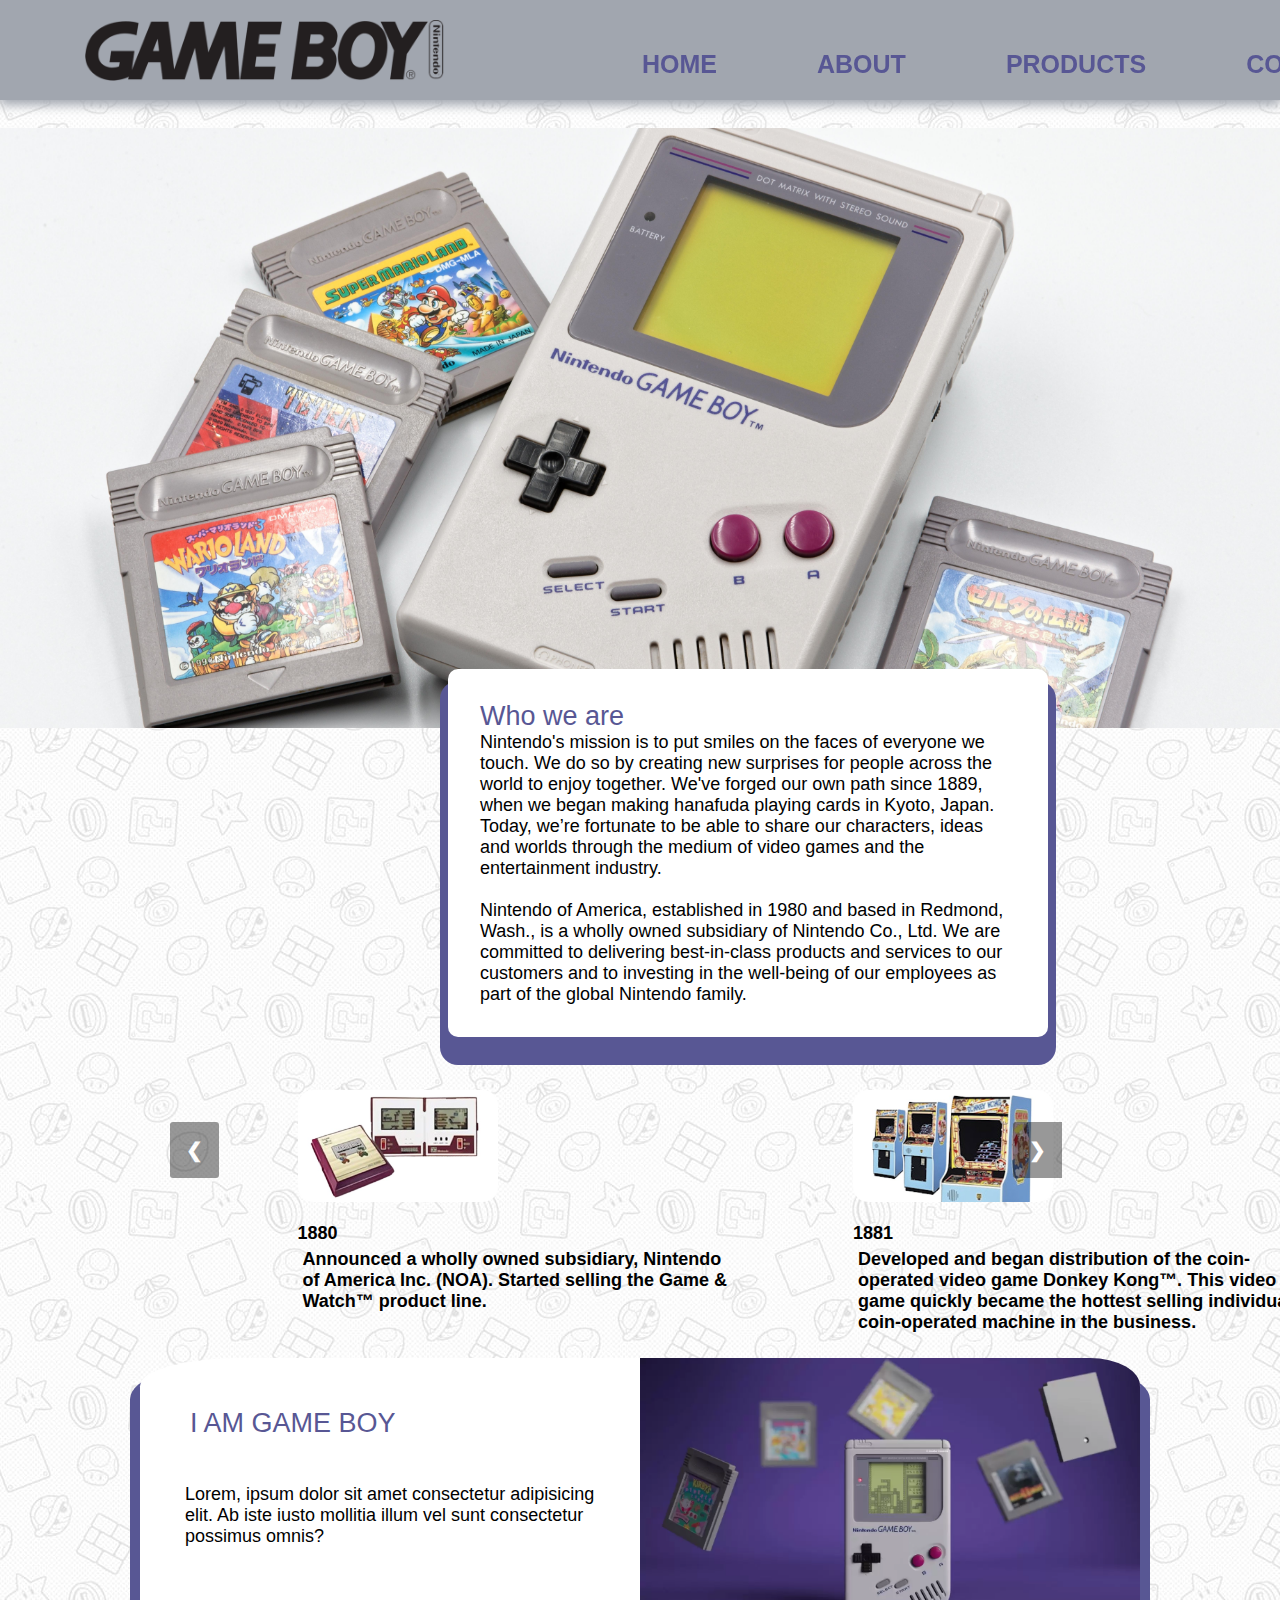
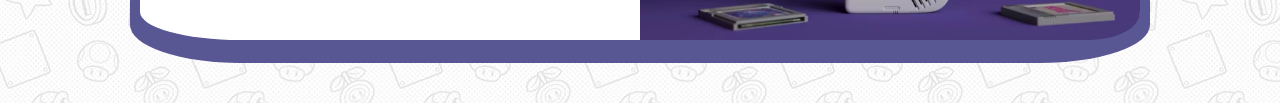
==== about.html @ d38421d6 "Actualización" ====
<!DOCTYPE html>
<html lang="en">

<head>
    <meta charset="UTF-8">
    <meta name="viewport" content="width=device-width, initial-scale=1.0">
    <link rel="stylesheet" href="css/MasterPage.css">
    <link rel="stylesheet" href="css/styles_about.css">
    <link rel="icon" type="image/png" sizes="32x32"
        href="https://assets.nintendo.com/image/upload/ncom/icons/fav-icons/favicon-32x32.png">
    <link rel="icon" type="image/png" sizes="16x16"
        href="https://assets.nintendo.com/image/upload/ncom/icons/fav-icons/favicon-16x16.png">
    <title>GAME BOY</title>
</head>

<body>
    <div id="navbar">
        <div id="elementNavbar">
            <img id="logo" src="img/MasterPage/Logo Gameboy.png" alt="Logo GAME BOY">
            <ul>
                <li><a href="index.html">HOME</a></li>
                <li><a href="about.html">ABOUT</a></li>
                <li><a href="product.html">PRODUCTS</a></li>
                <li><a href="contact.html">CONTACT</a></li>
            </ul>
        </div>
    </div>
    
    <section>
        <center>
            <img id="banner" src="img/about/GameBoy.png" alt="Banner Game Boy">
        </center>

        <div class="info-panel">
            <h2>Who we are</h2>
            <p>Nintendo's mission is to put smiles on the faces of everyone we touch. We do so by creating new surprises
                for
                people across the world to enjoy together. We've forged our own path since 1889, when we began making
                hanafuda
                playing cards in Kyoto, Japan. Today, we’re fortunate to be able to share our characters, ideas and
                worlds
                through the medium of video games and the entertainment industry.</p>
            <br>
            <p>Nintendo of America, established in 1980 and based in Redmond, Wash., is a wholly owned subsidiary of
                Nintendo
                Co., Ltd. We are committed to delivering best-in-class products and services to our customers and to
                investing
                in the well-being of our employees as part of the global Nintendo family.</p>
        </div>

        <div class="container">
            <div class="mySlides ">
                <div class="timeline">
                    <ul>
                        <img class="imageHistory"
                            src="img/about/Time line 2.jpg"
                            alt="">
                        <br>
                        <strong>1880</strong>
                        <p>Announced a wholly owned subsidiary, Nintendo of America Inc. (NOA). Started selling the Game & Watch™ product line.
                        </p>
                    </ul>

                    <ul>
                        <img class="imageHistory"
                            src="img/about/Time line 3.jpg"
                            alt="">
                        <br>
                        <strong>1881</strong>
                        <p>Developed and began distribution of the coin-operated video game Donkey Kong™. This video game quickly became the hottest selling individual coin-operated machine in the business.
                        </p>
                    </ul>
                </div>
            </div>

            <div class="mySlides">
                <div class="timeline">
                    <ul>
                        <img class="imageHistory"
                            src="img/about/Time line 4.jpg"
                            alt="">
                        <br>
                        <strong>1885</strong>
                        <p>The Nintendo Entertainment System™ (NES™) launched in America and became a smash hit.
                        </p>
                    </ul>
    
                    <ul>
                        <img class="imageHistory"
                            src="img/about/Time line mario.jpg"
                            alt="">
                        <br>
                        <strong>1885</strong>
                        <p>Mario™ was first introduced in the Super Mario Bros.™ game.
                        </p>
                    </ul>
                </div>
            </div>

            <div class="mySlides">
                <div class="timeline">
                    <ul>
                        <img class="imageHistory"
                            src="img/about/Time line link.jpg"
                            alt="">
                        <br>
                        <strong>1886</strong>
                        <p>The character Link™ made his first appearance in the Legend of Zelda™ game for NES.
                        </p>
                    </ul>

                    <ul>
                        <img class="imageHistory"
                            src="img/about/Time line 5.jpg"
                            alt="">
                        <br>
                        <strong>1889</strong>
                        <p>Introduced Game Boy™, the first portable handheld game system. Originally bundled with the Tetris™ game, it was an instant phenomenon..
                        </p>
                    </ul>
                </div>
            </div>

            <a class="prev" onclick="plusSlides(-1)">❮</a>
            <a class="next" onclick="plusSlides(1)">❯</a>
        </div>

        <div id="gameboyInfo">
            	<div id="panelGameboy" style="flex-direction: column;">
                    <h2>I AM GAME BOY</h2>
                    <p>Lorem, ipsum dolor sit amet consectetur adipisicing elit. Ab iste iusto mollitia illum vel sunt consectetur possimus omnis?</p>
                </div>
            <img src="img/about/Consola Gameboy.jpg" alt="">
        </div>
    </section>

    <br>
        <br>
        <br>
</body>
<script src="js/About.js"></script>
</html>
---- css/MasterPage.css ----
* {
    margin: 0;
    padding: 0;
    height: auto;
    color: black;
    box-sizing: border-box;
    font-family: 'Gill Sans', 'Gill Sans MT', Calibri, 'Trebuchet MS', sans-serif;
}

body {
    font-size: large;
    background-image: url(../img/MasterPage/bg-decoration.jpeg);
}

h1, h2, h3, h4, h5 {
    color: #585794;
    font-weight: 500;
}

#navbar {
    top: 0;
    width: 100%;
    height: 100px;
    background-color: #a1a6af;
    box-shadow: 0px 5px 10px #a1a6af;
    position: fixed;
    z-index: 1000;
}

#elementNavbar {
    display: flex;
    align-items: start;
}

#logo {
    left: auto;
    margin-left: 5%;
    padding: 20px;
    width: 400px;
}

ul {
    font-weight: 600;
    margin-top: auto;
    margin-left: 10%;
    list-style: none;
    display: inline-flex;
}

ul > li{
    padding: 50px;
    font-size: 25px;
}

ul > li > a{
    text-decoration: none;
    color: #585794 !important;
}

section{
    margin-top: 2.5%;
}

#banner {
    height: 600px;
    width: 100%;
    object-fit:cover;
}
---- css/styles_about.css ----
section{
    margin-top: 10%;
}

#banner {
    height: 600px;
    width: 100%;
    object-fit:cover;
}

.info-panel {
    width: 600px;
    padding: 2rem;
    margin-top: -5%;
    margin-left: 35%;
    position: relative;
    border-radius: 10px;
    color: rgb(72, 72, 72);
    background: white !important;
    box-shadow: 0px 20px 0px 8px #585794;
    -webkit-box-shadow: 0px 20px 0px 8px #585794; 
}

.info-panel-2 {
    margin-top: 5%;
    margin-left: 10%;
}

.timeline {
    margin: 0;
    margin-top: 5%;
    display: flex;
}

.timeline > ul {
    flex-direction: column;
}

.timeline > ul > p {
    height: 50px;
    padding: 5px;
    width: 450px;
}

.imageHistory {
    border-radius: 15px;
    width: 200px;
}

/* Carrousel */
/* Position the image container (needed to position the left and right arrows) */
.container {
    position: relative;
    margin-left: 15%;
}

/* Hide the images by default */
.mySlides {
    display: none;
    margin-right: 3%;
}

/* Next & previous buttons */
.prev,
.next {
    cursor: pointer;
    position: absolute;
    top: 40%;
    width: auto;
    padding: 16px;
    margin-top: -50px;
    color: white;
    background-color: rgba(0, 0, 0, 0.8);
    font-weight: bold;
    font-size: 20px;
    border-radius: 3px 3px 3px 3px;
    user-select: none;
    -webkit-user-select: none;
    margin-left: -2%;
    margin-right: 20%;
    opacity: .5;
}

/* Position the "next button" to the right */
.next {
    right: 0;
    border-radius: 3px 0 0 3px;
}

/* On hover, add a black background color with a little bit see-through */
.prev:hover,
.next:hover {
    background-color: #585794;
}

.row:after {
    content: "";
    display: table;
    clear: both;
}

#bannerTimeLine {
    margin-top: 3%; 
    background-color: #D9D9D9; 
    height: 380px; 
    padding-top: .5px;
}

#gameboyInfo{
    margin-top: 5%;
    margin-left: auto;
    margin-right: auto;
    display: flex;
    flex-direction: row;
    width: 1000px;
    border-radius: 10%;
    background-color: white;
    -webkit-box-shadow: 0px 13px 0px 10px #585794; 
    box-shadow: 0px 13px 0px 10px #585794;
}

#gameboyInfo > #panelGameboy > h2 {
    padding-top: 50px;
    padding-left: 50px;
    padding-right: 50px;
}

#gameboyInfo > #panelGameboy > p {
    margin: auto;
    padding: 45px;
}

#gameboyInfo > img {
    width: 500px;
    border-top-right-radius: 10%;
    border-bottom-right-radius: 10%;
}
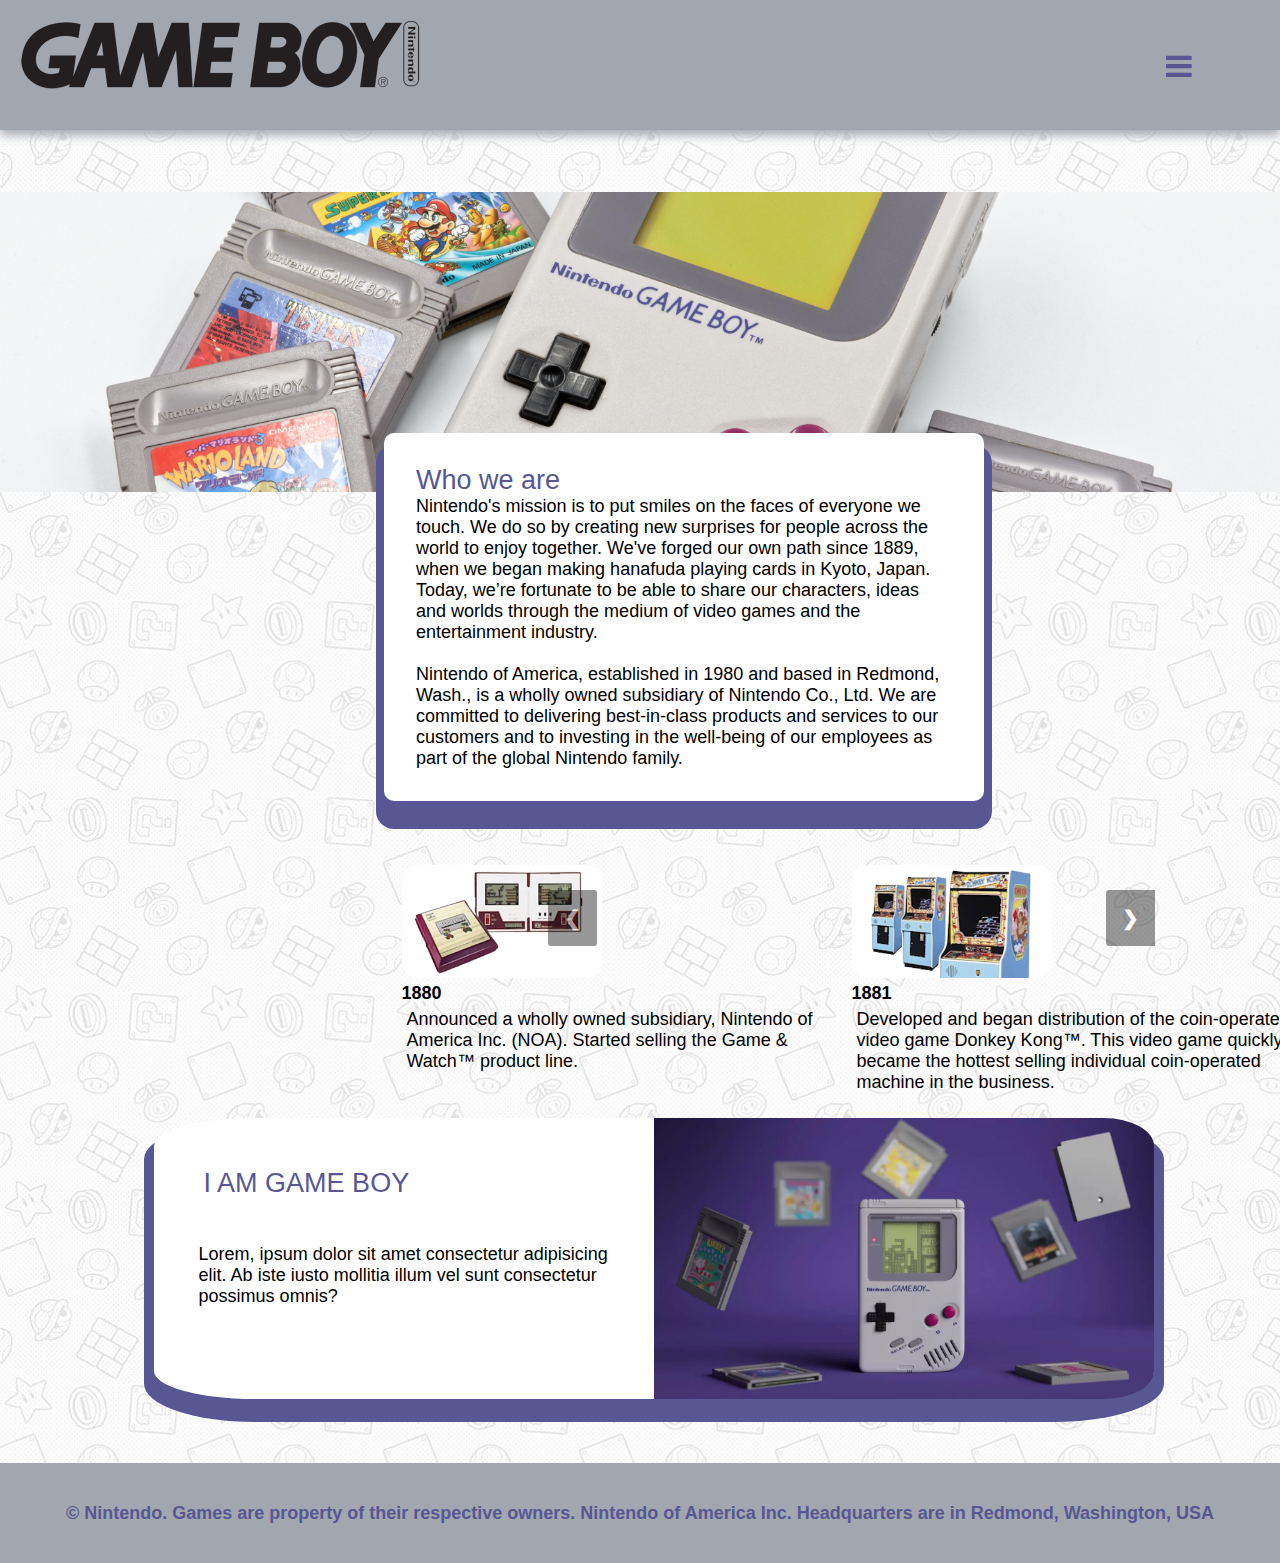
==== commit 5cddcfb9: "Actualización Web HTML" ====
--- a/about.html
+++ b/about.html
@@ -10,19 +10,31 @@
         href="https://assets.nintendo.com/image/upload/ncom/icons/fav-icons/favicon-32x32.png">
     <link rel="icon" type="image/png" sizes="16x16"
         href="https://assets.nintendo.com/image/upload/ncom/icons/fav-icons/favicon-16x16.png">
+    <link rel="stylesheet" href="https://cdnjs.cloudflare.com/ajax/libs/font-awesome/4.7.0/css/font-awesome.min.css">
     <title>GAME BOY</title>
 </head>
 
 <body>
     <div id="navbar">
         <div id="elementNavbar">
-            <img id="logo" src="img/MasterPage/Logo Gameboy.png" alt="Logo GAME BOY">
-            <ul>
-                <li><a href="index.html">HOME</a></li>
-                <li><a href="about.html">ABOUT</a></li>
-                <li><a href="product.html">PRODUCTS</a></li>
-                <li><a href="contact.html">CONTACT</a></li>
+            <ul id="logo">
+                <li><a href="index.html"><img id="logoIMG" src="img/MasterPage/Logo Gameboy.png" alt="Logo GAME BOY"></a></li>
             </ul>
+            <ul id="Menu">
+                <li><a href="index.html"><p>HOME</p></a></li>
+                <li><a href="about.html"><p>ABOUT</p></a></li>
+                <li><a href="product.html"><p>PRODUCTS</p></a></li>
+                <li><a href="contact.html"><p>CONTACT</p></a></li>
+            </ul>
+            <ul id="MenuCollapse">
+                <li><button id="SwitchButton" onclick="cambiarPropiedad()"><i class="fa fa-bars"></i></button></li>
+            </ul>
+        </div>
+        <div id="toggleMenu">
+            <a class="optionToggle" href="index.html"><p>HOME</p></a>
+            <a class="optionToggle" href="about.html"><p>ABOUT</p></a>
+            <a class="optionToggle" href="product.html"><p>PRODUCTS</p></a>
+            <a class="optionToggle" href="contact.html"><p>CONTACT</p></a>
         </div>
     </div>
     
@@ -126,7 +138,7 @@
         </div>
 
         <div id="gameboyInfo">
-            	<div id="panelGameboy" style="flex-direction: column;">
+            	<div id="panelGameboy">
                     <h2>I AM GAME BOY</h2>
                     <p>Lorem, ipsum dolor sit amet consectetur adipisicing elit. Ab iste iusto mollitia illum vel sunt consectetur possimus omnis?</p>
                 </div>
@@ -134,9 +146,10 @@
         </div>
     </section>
 
-    <br>
-        <br>
-        <br>
+    <footer>
+        <p>© Nintendo. Games are property of their respective owners. Nintendo of America Inc. Headquarters are in Redmond, Washington, USA</p>
+    </footer>
 </body>
 <script src="js/About.js"></script>
+<script src="js/MasterPage.js"></script>
 </html>--- a/css/MasterPage.css
+++ b/css/MasterPage.css
@@ -12,7 +12,11 @@
     background-image: url(../img/MasterPage/bg-decoration.jpeg);
 }
 
-h1, h2, h3, h4, h5 {
+h1,
+h2,
+h3,
+h4,
+h5 {
     color: #585794;
     font-weight: 500;
 }
@@ -20,49 +24,208 @@
 #navbar {
     top: 0;
     width: 100%;
-    height: 100px;
+    height: auto;
+    display: flex;
+    z-index: 1000;
+    position: fixed;
+    flex-direction: row;
     background-color: #a1a6af;
     box-shadow: 0px 5px 10px #a1a6af;
-    position: fixed;
-    z-index: 1000;
 }
 
 #elementNavbar {
     display: flex;
-    align-items: start;
+    width: 100%;
 }
 
 #logo {
-    left: auto;
+    width: 400px;
+    margin-top: 1.3%;
+    list-style: none;
+    position: relative;
+}
+
+#logoIMG {
+    margin-top: 1%;
     margin-left: 5%;
-    padding: 20px;
     width: 400px;
 }
 
-ul {
+#Menu {
+    width: 100%;
     font-weight: 600;
     margin-top: auto;
-    margin-left: 10%;
     list-style: none;
+    min-width: 1000px;
+    justify-content: end;
     display: inline-flex;
 }
 
-ul > li{
+#Menu > li {
     padding: 50px;
     font-size: 25px;
-}
-
-ul > li > a{
+    max-height: 130px;
+}
+
+#Menu > li > a {
     text-decoration: none;
+    
+}
+
+
+#Menu > li > a > p {
+    transition: color 0.3s;
     color: #585794 !important;
 }
 
-section{
+#Menu > li > a > p:hover {
+    color: white !important;
+}
+
+#MenuCollapse {
+    width: 100%;
+    margin: auto;
+    display: none;
+    min-width: 10px;
+    margin-top: auto;
+    list-style: none;
+    justify-content: end;
+}
+
+#MenuCollapse > li {
+    padding: 50px;
+    font-size: 25px;
+    max-height: 130px;
+}
+
+#MenuCollapse > li > button {
+    border: 0px;
+    font-size: 30px;
+    margin-right: 100px;
+    background-color: transparent !important;
+}
+
+#MenuCollapse > li > button > i {
+    width: 10%;
+    margin: auto;
+    color: #585794 !important;
+}
+
+@media screen and (max-width: 1300px) {
+    #navbar {
+        height: 130px;
+    }
+
+    #logoIMG {
+        margin-top: 1%;
+        float: left;
+    }
+
+    #Menu {
+        display: none;
+    }
+
+    #Menu > li > a {
+        display: none;
+    }
+
+    #MenuCollapse {
+        display: block;
+    }
+
+    #MenuCollapse > li  {
+        min-width: 500px;
+        margin-left: 80%;
+    }
+
+    #toggleMenu {
+        visibility: hidden;
+    }
+}
+
+#toggleMenu { 
+    top: 129px; 
+    right: 0px; 
+    width: 250px;
+    opacity: 0.8;
+    visibility: hidden;
+    min-height: 100vh;
+    position: absolute;  
+    background-color: #a1a6af;
+}
+
+#toggleMenu > .optionToggle {
+    display: flex;
+    padding: 20px;
+    text-decoration: none ;
+    flex-wrap: wrap-reverse;
+    justify-content: space-evenly;
+    color: white;
+}
+
+#toggleMenu > .optionToggle > p { 
+    color: #585794 !important;
+    font-weight: bolder;
+    color: white;
+}
+
+#Menu > li > a > p {
+    cursor: pointer;
+}
+
+button {
+    margin-top: auto;
+}
+
+section {
     margin-top: 2.5%;
 }
 
 #banner {
     height: 600px;
     width: 100%;
-    object-fit:cover;
+    object-fit: cover;
+}
+
+footer {
+    margin: 0;
+    width: 100%;
+    height: 100px;
+    margin-top: 5%;
+    background-color: #a1a6af;
+}
+
+footer > p {
+    margin: auto;
+    display: flex;
+    color: #585794;
+    font-weight: 600;
+    line-height: 100px;
+    align-items: center;
+    justify-content: center;
+    /* z-index: 1001;
+    position: absolute; */
+}
+
+@media screen and (max-width: 1300px) {
+    footer {
+        margin: 0;
+        min-width: 1200px;
+        height: 100px;
+        margin-top: 5%;
+        background-color: #a1a6af;
+        z-index: 1001;
+        position: absolute;
+    }
+
+    footer > p {
+        left: 55px;
+        margin: auto;
+        display: flex;
+        max-width: 100%;
+        color: #585794;
+        font-weight: 600;
+        align-items: center;
+        justify-content: center;
+    }
 }--- a/css/styles_about.css
+++ b/css/styles_about.css
@@ -1,42 +1,71 @@
-section{
+body {
+    max-height: 100%;
+}
+
+section {
     margin-top: 10%;
 }
 
 #banner {
+    /* min-width: 2500px; */
     height: 600px;
     width: 100%;
-    object-fit:cover;
+    object-fit: cover;
 }
 
 .info-panel {
     width: 600px;
     padding: 2rem;
     margin-top: -5%;
-    margin-left: 35%;
+    margin-left: auto;
+    margin-right: auto;
     position: relative;
     border-radius: 10px;
     color: rgb(72, 72, 72);
     background: white !important;
     box-shadow: 0px 20px 0px 8px #585794;
-    -webkit-box-shadow: 0px 20px 0px 8px #585794; 
+    -webkit-box-shadow: 0px 20px 0px 8px #585794;
 }
 
-.info-panel-2 {
-    margin-top: 5%;
-    margin-left: 10%;
+@media screen and (max-width: 1600px) {
+    section {
+        margin-top: 15%;
+    }
+
+    #banner {
+        min-width: 1000px;
+        height: 300px;
+        width: 100%;
+        object-fit: cover;
+    }
+
+    .info-panel {
+        min-width: 600px;
+        width: 600px;
+        padding: 2rem;
+        margin-top: -5%;
+        margin-left: 30%;
+        position: relative;
+        border-radius: 10px;
+        color: rgb(72, 72, 72);
+        background: white !important;
+        box-shadow: 0px 20px 0px 8px #585794;
+        -webkit-box-shadow: 0px 20px 0px 8px #585794;
+    }
 }
 
 .timeline {
     margin: 0;
     margin-top: 5%;
     display: flex;
+    justify-content: center;
 }
 
-.timeline > ul {
+.timeline>ul {
     flex-direction: column;
 }
 
-.timeline > ul > p {
+.timeline>ul>p {
     height: 50px;
     padding: 5px;
     width: 450px;
@@ -51,7 +80,7 @@
 /* Position the image container (needed to position the left and right arrows) */
 .container {
     position: relative;
-    margin-left: 15%;
+    margin-left: 6%;
 }
 
 /* Hide the images by default */
@@ -76,8 +105,8 @@
     border-radius: 3px 3px 3px 3px;
     user-select: none;
     -webkit-user-select: none;
-    margin-left: -2%;
-    margin-right: 20%;
+    margin-left: 12%;
+    margin-right: 15%;
     opacity: .5;
 }
 
@@ -99,14 +128,21 @@
     clear: both;
 }
 
-#bannerTimeLine {
-    margin-top: 3%; 
-    background-color: #D9D9D9; 
-    height: 380px; 
-    padding-top: .5px;
+@media screen and (max-width: 1600px) {
+    .container {
+        margin-top: 5%;
+        margin-left: 35%;
+        margin-bottom: 5%;
+        min-width: 500px;
+    }
+
+    /* .prev,
+    .next {
+        display: none;
+    } */
 }
 
-#gameboyInfo{
+#gameboyInfo {
     margin-top: 5%;
     margin-left: auto;
     margin-right: auto;
@@ -115,7 +151,7 @@
     width: 1000px;
     border-radius: 10%;
     background-color: white;
-    -webkit-box-shadow: 0px 13px 0px 10px #585794; 
+    -webkit-box-shadow: 0px 13px 0px 10px #585794;
     box-shadow: 0px 13px 0px 10px #585794;
 }
 
@@ -128,10 +164,18 @@
 #gameboyInfo > #panelGameboy > p {
     margin: auto;
     padding: 45px;
+    flex-direction: column;
 }
 
-#gameboyInfo > img {
+#gameboyInfo>img {
     width: 500px;
     border-top-right-radius: 10%;
     border-bottom-right-radius: 10%;
+}
+
+@media screen and (max-width: 1600px) {
+    #gameboyInfo{
+        margin-left: 12%;
+        min-width: 500px;
+    }
 }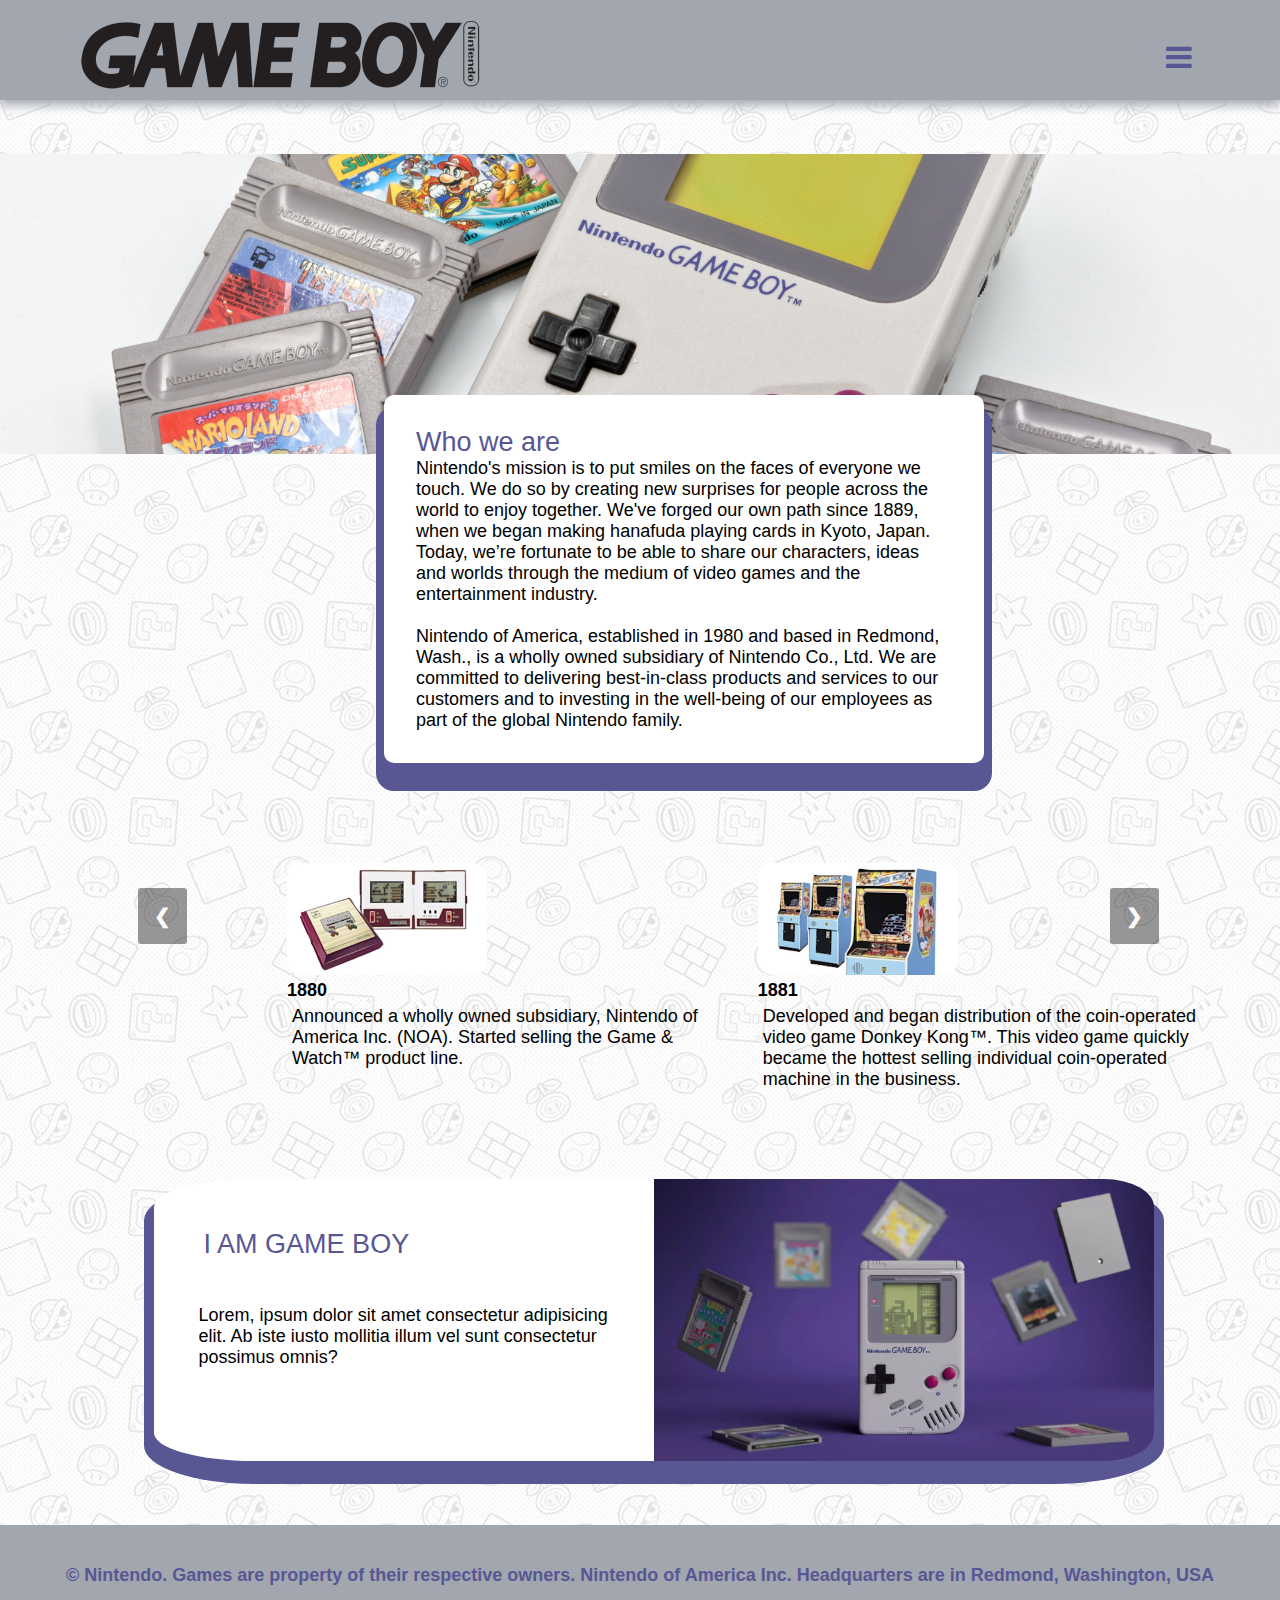
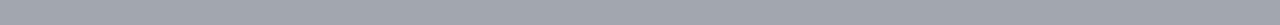
==== commit b3c41647: "Actualización Proyecto Gameboy About - Contact" ====
--- a/about.html
+++ b/about.html
@@ -3,7 +3,7 @@
 
 <head>
     <meta charset="UTF-8">
-    <meta name="viewport" content="width=device-width, initial-scale=1.0">
+    <meta name="viewport" content="width=device-width, initial-scale=1">
     <link rel="stylesheet" href="css/MasterPage.css">
     <link rel="stylesheet" href="css/styles_about.css">
     <link rel="icon" type="image/png" sizes="32x32"
@@ -43,7 +43,7 @@
             <img id="banner" src="img/about/GameBoy.png" alt="Banner Game Boy">
         </center>
 
-        <div class="info-panel">
+        <div id="info-panel">
             <h2>Who we are</h2>
             <p>Nintendo's mission is to put smiles on the faces of everyone we touch. We do so by creating new surprises
                 for
--- a/css/MasterPage.css
+++ b/css/MasterPage.css
@@ -2,6 +2,7 @@
     margin: 0;
     padding: 0;
     height: auto;
+    width: auto;
     color: black;
     box-sizing: border-box;
     font-family: 'Gill Sans', 'Gill Sans MT', Calibri, 'Trebuchet MS', sans-serif;
@@ -69,7 +70,6 @@
 
 #Menu > li > a {
     text-decoration: none;
-    
 }
 
 
@@ -111,40 +111,8 @@
     color: #585794 !important;
 }
 
-@media screen and (max-width: 1300px) {
-    #navbar {
-        height: 130px;
-    }
-
-    #logoIMG {
-        margin-top: 1%;
-        float: left;
-    }
-
-    #Menu {
-        display: none;
-    }
-
-    #Menu > li > a {
-        display: none;
-    }
-
-    #MenuCollapse {
-        display: block;
-    }
-
-    #MenuCollapse > li  {
-        min-width: 500px;
-        margin-left: 80%;
-    }
-
-    #toggleMenu {
-        visibility: hidden;
-    }
-}
-
 #toggleMenu { 
-    top: 129px; 
+    top: 100px; 
     right: 0px; 
     width: 250px;
     opacity: 0.8;
@@ -173,12 +141,45 @@
     cursor: pointer;
 }
 
+@media screen and (max-width: 1300px) {
+    #navbar {
+        height: 100px;
+    }
+
+    #logoIMG {
+        margin-top: 1%;
+        margin-left: 20%;
+        float: left;
+    }
+
+    #Menu {
+        display: none;
+    }
+
+    #Menu > li > a {
+        display: none;
+    }
+
+    #MenuCollapse {
+        display: block;
+    }
+
+    #MenuCollapse > li  {
+        min-width: 500px;
+        margin-left: 80%;
+    }
+
+    #MenuCollapse > li {
+        margin-top: -1%;
+    }
+
+    #toggleMenu {
+        visibility: hidden;
+    }
+}
+
 button {
     margin-top: auto;
-}
-
-section {
-    margin-top: 2.5%;
 }
 
 #banner {
@@ -203,8 +204,6 @@
     line-height: 100px;
     align-items: center;
     justify-content: center;
-    /* z-index: 1001;
-    position: absolute; */
 }
 
 @media screen and (max-width: 1300px) {
--- a/css/styles_about.css
+++ b/css/styles_about.css
@@ -3,17 +3,16 @@
 }
 
 section {
-    margin-top: 10%;
+    margin-top: 12%;
 }
 
 #banner {
-    /* min-width: 2500px; */
-    height: 600px;
     width: 100%;
+    height: 400px;
     object-fit: cover;
 }
 
-.info-panel {
+#info-panel {
     width: 600px;
     padding: 2rem;
     margin-top: -5%;
@@ -27,30 +26,36 @@
     -webkit-box-shadow: 0px 20px 0px 8px #585794;
 }
 
-@media screen and (max-width: 1600px) {
+@media screen and (max-width: 1700px) {
     section {
-        margin-top: 15%;
+        margin-top: 12%;
     }
 
     #banner {
-        min-width: 1000px;
+        width: 100%;
         height: 300px;
-        width: 100%;
         object-fit: cover;
     }
 
-    .info-panel {
-        min-width: 600px;
-        width: 600px;
-        padding: 2rem;
-        margin-top: -5%;
+    #info-panel {
+        margin-bottom: 100px;
+    }
+}
+
+@media screen and (max-width: 1300px) {
+    section {
+        margin-top: 12%;
+    }
+
+    #banner {
+        width: 105%;
+        height: 300px;
+        object-fit: cover;
+    }
+
+    #info-panel {
         margin-left: 30%;
-        position: relative;
-        border-radius: 10px;
-        color: rgb(72, 72, 72);
-        background: white !important;
-        box-shadow: 0px 20px 0px 8px #585794;
-        -webkit-box-shadow: 0px 20px 0px 8px #585794;
+        margin-bottom: 100px;
     }
 }
 
@@ -61,11 +66,13 @@
     justify-content: center;
 }
 
-.timeline>ul {
+.timeline > ul {
     flex-direction: column;
-}
-
-.timeline>ul>p {
+    margin-right: 5%;
+}
+
+
+.timeline > ul > p {
     height: 50px;
     padding: 5px;
     width: 450px;
@@ -80,13 +87,18 @@
 /* Position the image container (needed to position the left and right arrows) */
 .container {
     position: relative;
-    margin-left: 6%;
+    margin-top: 5%;
+    margin-left: 32%;
+    margin-bottom: 5%;
+    min-width: 500px;
 }
 
 /* Hide the images by default */
 .mySlides {
+    min-width: 300px;
     display: none;
-    margin-right: 3%;
+    margin-left: -35%;
+    align-items: center;
 }
 
 /* Next & previous buttons */
@@ -105,15 +117,39 @@
     border-radius: 3px 3px 3px 3px;
     user-select: none;
     -webkit-user-select: none;
-    margin-left: 12%;
+    margin-left: 9%;
     margin-right: 15%;
     opacity: .5;
 }
 
 /* Position the "next button" to the right */
+.prev {
+    left: -350px;
+    border-radius: 3px;
+}
+
+/* Position the "next button" to the right */
 .next {
-    right: 0;
-    border-radius: 3px 0 0 3px;
+    right: 100px;
+    border-radius: 3px;
+}
+
+@media screen and (max-width: 1300px) {
+    .timeline > ul {
+        margin-right: 2%;
+    }
+
+    .prev {
+        left: -350px;
+    }
+
+    .next {
+        right: -10px;
+    }
+
+    .mySlides {
+        margin-left: -20%;
+    }
 }
 
 /* On hover, add a black background color with a little bit see-through */
@@ -126,20 +162,6 @@
     content: "";
     display: table;
     clear: both;
-}
-
-@media screen and (max-width: 1600px) {
-    .container {
-        margin-top: 5%;
-        margin-left: 35%;
-        margin-bottom: 5%;
-        min-width: 500px;
-    }
-
-    /* .prev,
-    .next {
-        display: none;
-    } */
 }
 
 #gameboyInfo {
@@ -173,8 +195,9 @@
     border-bottom-right-radius: 10%;
 }
 
-@media screen and (max-width: 1600px) {
-    #gameboyInfo{
+@media screen and (max-width: 1300px) {
+    #gameboyInfo {
+        margin-top: 10%;
         margin-left: 12%;
         min-width: 500px;
     }
